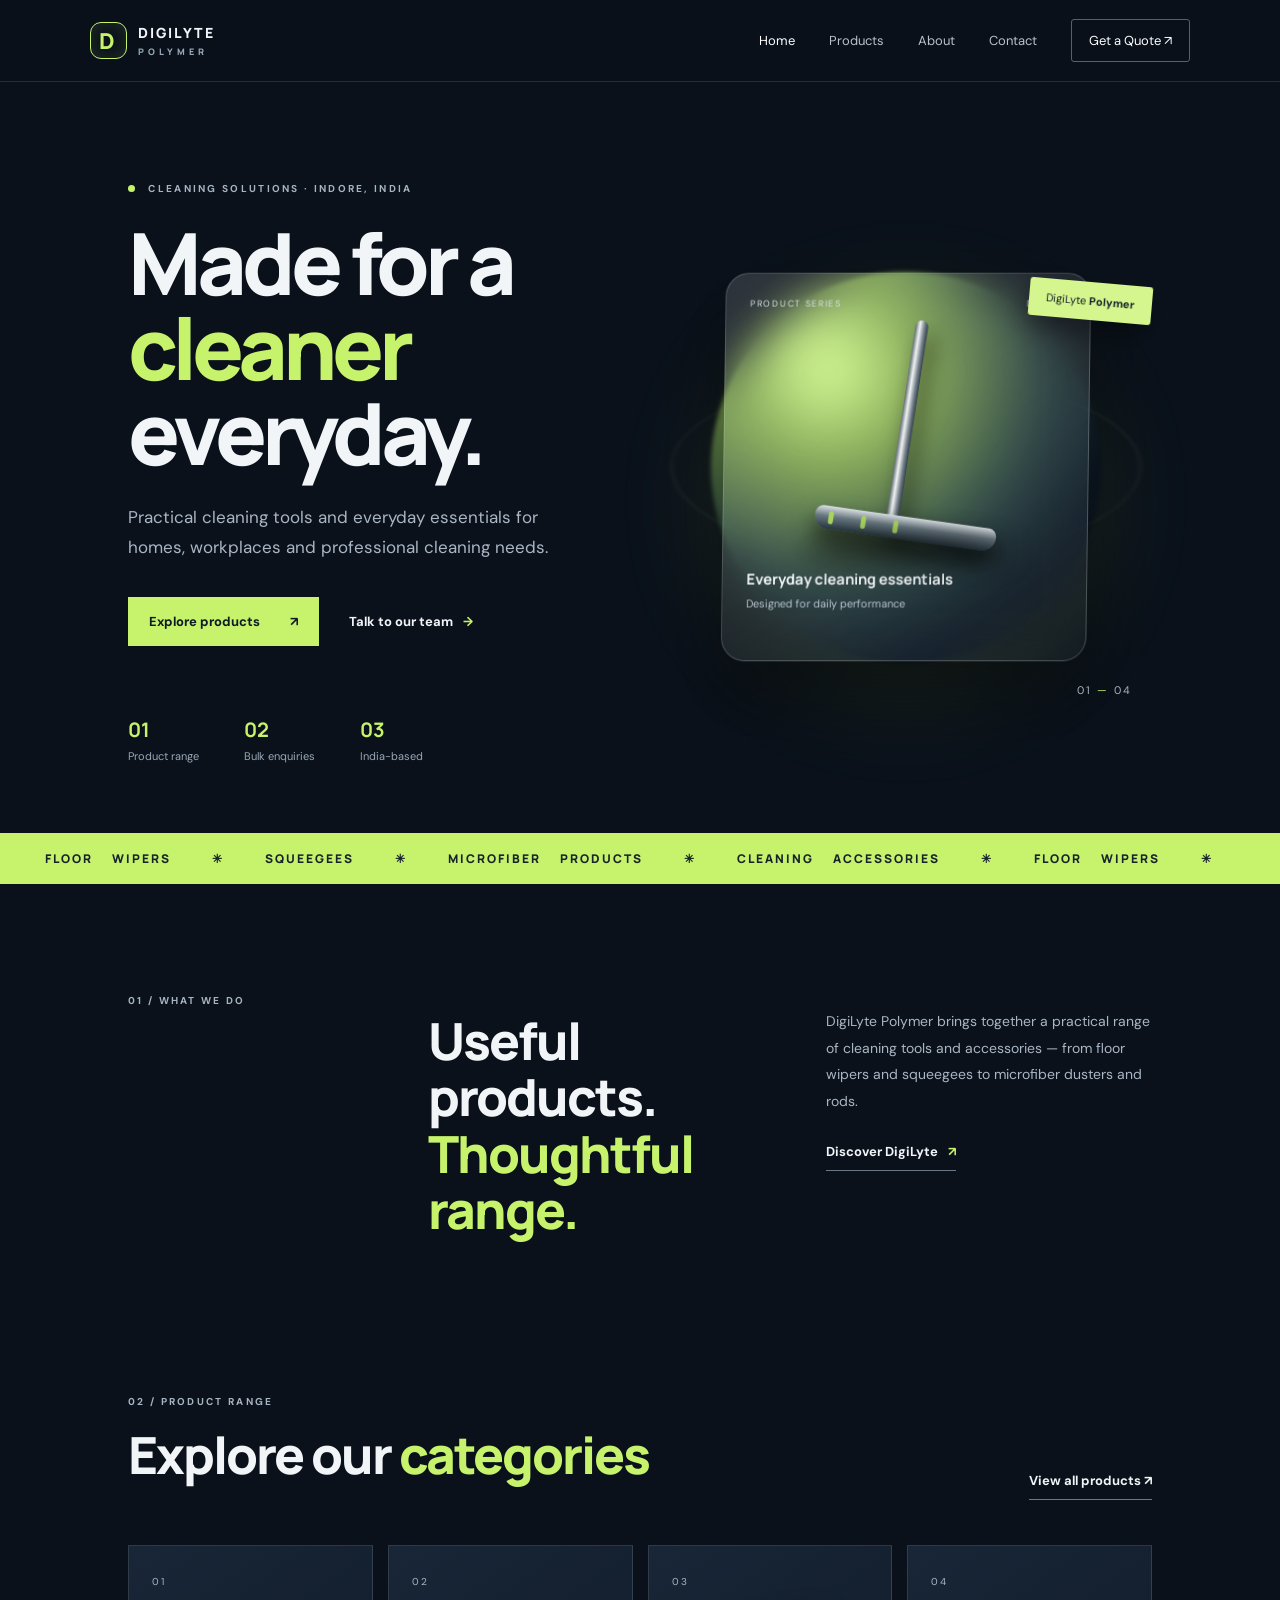
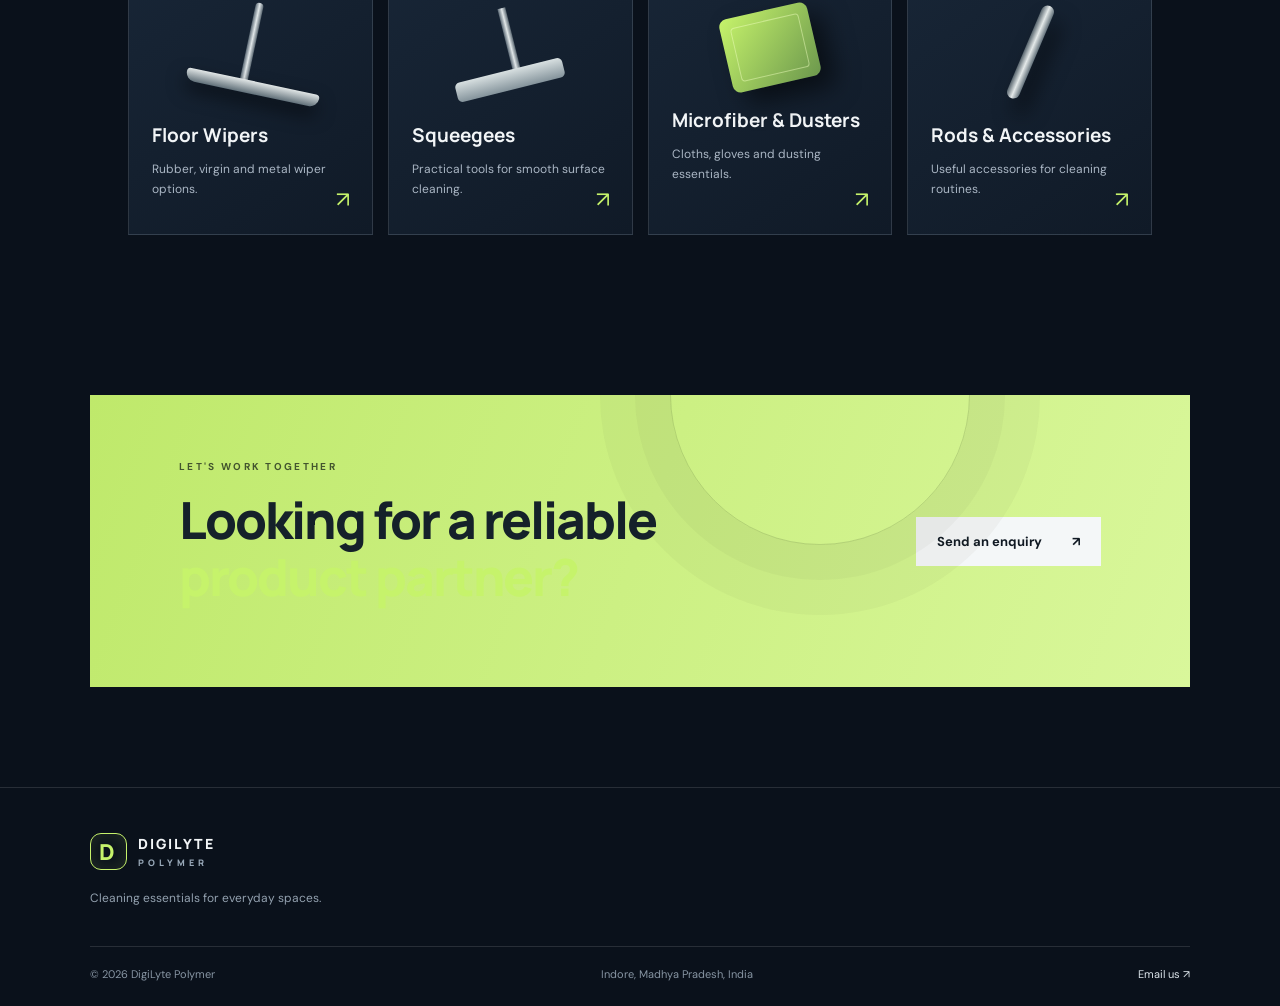
==== index.html @ 9d9de575 "Add files via upload" ====
<!doctype html>
<html lang="en">
<head>
<meta charset="utf-8"><meta name="viewport" content="width=device-width,initial-scale=1">
<meta name="description" content="DigiLyte Polymer, Indore — cleaning tools, floor wipers, squeegees, microfiber products and accessories.">
<title>DigiLyte Polymer | Cleaning Products & Supplies</title><link rel="stylesheet" href="style.css">
</head>
<body>
<header class="nav"><a class="brand" href="index.html"><span class="brand-mark">D</span><span>DIGILYTE <small>POLYMER</small></span></a><button class="menu-toggle" aria-label="Toggle navigation">☰</button><nav><a class="active" href="index.html">Home</a><a href="products.html">Products</a><a href="about.html">About</a><a href="contact.html">Contact</a><a class="nav-cta" href="contact.html">Get a Quote ↗</a></nav></header>
<main>
<section class="hero">
 <div class="hero-copy"><p class="eyebrow"><span></span> CLEANING SOLUTIONS · INDORE, INDIA</p><h1>Made for a <em>cleaner</em><br>everyday.</h1><p class="lead">Practical cleaning tools and everyday essentials for homes, workplaces and professional cleaning needs.</p><div class="hero-actions"><a class="btn primary" href="products.html">Explore products <b>↗</b></a><a class="text-link" href="contact.html">Talk to our team <span>→</span></a></div><div class="trust-row"><div><strong>01</strong><span>Product range</span></div><div><strong>02</strong><span>Bulk enquiries</span></div><div><strong>03</strong><span>India-based</span></div></div></div>
 <div class="hero-art"><div class="orb orb-a"></div><div class="orb orb-b"></div><div class="glass-card"><div class="card-top"><span>PRODUCT SERIES</span><span>DL / 01</span></div><div class="product-visual"><div class="handle"></div><div class="wiper-head"><i></i><i></i><i></i></div><div class="shadow"></div></div><div class="art-caption"><b>Everyday cleaning essentials</b><span>Designed for daily performance</span></div></div><div class="floating-tag">DigiLyte <b>Polymer</b></div><div class="art-index">01 <span>—</span> 04</div></div>
</section>
<section class="ticker"><div>FLOOR WIPERS <b>✳</b> SQUEEGEES <b>✳</b> MICROFIBER PRODUCTS <b>✳</b> CLEANING ACCESSORIES <b>✳</b> FLOOR WIPERS <b>✳</b></div></section>
<section class="section intro"><div class="section-kicker">01 / WHAT WE DO</div><div><h2>Useful products.<br><em>Thoughtful range.</em></h2></div><div class="intro-copy"><p>DigiLyte Polymer brings together a practical range of cleaning tools and accessories — from floor wipers and squeegees to microfiber dusters and rods.</p><a class="under-link" href="about.html">Discover DigiLyte <span>↗</span></a></div></section>
<section class="section products-preview"><div class="section-head"><div><div class="section-kicker">02 / PRODUCT RANGE</div><h2>Explore our <em>categories</em></h2></div><a class="under-link" href="products.html">View all products ↗</a></div><div class="category-grid">
<a class="category-card c1" href="products.html#floor"><span class="cat-no">01</span><div class="mini-wiper"></div><h3>Floor Wipers</h3><p>Rubber, virgin and metal wiper options.</p><span class="card-arrow">↗</span></a>
<a class="category-card c2" href="products.html#squeegees"><span class="cat-no">02</span><div class="mini-squeegee"></div><h3>Squeegees</h3><p>Practical tools for smooth surface cleaning.</p><span class="card-arrow">↗</span></a>
<a class="category-card c3" href="products.html#microfiber"><span class="cat-no">03</span><div class="mini-cloth"></div><h3>Microfiber & Dusters</h3><p>Cloths, gloves and dusting essentials.</p><span class="card-arrow">↗</span></a>
<a class="category-card c4" href="products.html#accessories"><span class="cat-no">04</span><div class="mini-rod"></div><h3>Rods & Accessories</h3><p>Useful accessories for cleaning routines.</p><span class="card-arrow">↗</span></a>
</div></section>
<section class="banner"><div><div class="section-kicker">LET'S WORK TOGETHER</div><h2>Looking for a reliable<br><em>product partner?</em></h2></div><a class="btn light" href="contact.html">Send an enquiry <b>↗</b></a><div class="banner-orb"></div></section>
</main>
<footer><a class="brand" href="index.html"><span class="brand-mark">D</span><span>DIGILYTE <small>POLYMER</small></span></a><p>Cleaning essentials for everyday spaces.</p><div class="footer-bottom"><span>© <span id="year"></span> DigiLyte Polymer</span><span>Indore, Madhya Pradesh, India</span><span><a href="mailto:digilyte.polymer@gmail.com">Email us ↗</a></span></div></footer>
<script src="script.js"></script></body></html>
---- style.css ----
@import url('https://fonts.googleapis.com/css2?family=DM+Sans:wght@400;500;600;700&family=Manrope:wght@400;500;600;700;800&display=swap');
:root{--bg:#0a111b;--panel:#111d2b;--ink:#f2f5f7;--muted:#a8b3c1;--lime:#c6f36b;--line:rgba(255,255,255,.12);--white:#f5f7f8}
*{box-sizing:border-box}html{scroll-behavior:smooth}body{margin:0;background:var(--bg);color:var(--ink);font-family:'DM Sans',sans-serif}a{color:inherit;text-decoration:none}.nav{height:82px;padding:0 7vw;display:flex;align-items:center;justify-content:space-between;border-bottom:1px solid var(--line);position:sticky;top:0;background:rgba(10,17,27,.9);backdrop-filter:blur(18px);z-index:20}.brand{display:flex;align-items:center;gap:11px;font:800 14px Manrope;letter-spacing:2px}.brand small{display:block;color:#98a8b8;font-size:9px;letter-spacing:4px;margin-top:3px}.brand-mark{width:37px;height:37px;border:1px solid var(--lime);color:var(--lime);display:grid;place-items:center;font-size:22px;border-radius:11px;box-shadow:inset 0 0 18px #c6f36b22}.nav nav{display:flex;align-items:center;gap:34px;font-size:13px;color:#b8c2cc}.nav nav a:hover,.nav nav a.active{color:white}.nav-cta{padding:12px 17px;border:1px solid #536273;border-radius:3px;color:white!important}.menu-toggle{display:none;background:none;border:0;color:white;font-size:24px}
.hero{min-height:690px;padding:90px 10vw 70px;display:grid;grid-template-columns:1fr 1fr;align-items:center;gap:40px;overflow:hidden}.eyebrow,.section-kicker{font-size:10px;letter-spacing:2.3px;color:#a7b4c2;font-weight:700}.eyebrow span{display:inline-block;width:7px;height:7px;border-radius:50%;background:var(--lime);margin-right:9px}.hero h1,.page-hero h1{font:800 clamp(54px,6.7vw,92px)/.99 Manrope;letter-spacing:-5px;margin:26px 0}.hero h1 em,.page-hero h1 em,h2 em{font-style:normal;color:var(--lime)}.lead{font-size:17px;line-height:1.8;color:#aab6c4;max-width:470px}.hero-actions{display:flex;align-items:center;gap:30px;margin-top:34px}.btn{display:inline-flex;align-items:center;gap:30px;padding:16px 21px;font-weight:700;font-size:13px;border:0;cursor:pointer}.btn.primary{background:var(--lime);color:#101a22}.btn.primary:hover{background:#d7ff8b;transform:translateY(-2px)}.btn.light{background:#f4f7f8;color:#101923}.text-link,.under-link{font-size:13px;font-weight:700}.text-link span,.under-link span{color:var(--lime);margin-left:7px}.trust-row{display:flex;gap:45px;margin-top:70px}.trust-row div{display:grid;gap:6px}.trust-row strong{font:700 20px Manrope;color:var(--lime)}.trust-row span{font-size:11px;color:#9aa8b7}.hero-art{height:510px;position:relative;display:grid;place-items:center}.orb{position:absolute;border-radius:50%;filter:blur(2px)}.orb-a{width:390px;height:390px;background:radial-gradient(circle at 30% 25%,#d5ff8c,#80a84b 22%,#233c3d 53%,#0b1723 72%);box-shadow:0 35px 100px #a4d95b22}.orb-b{width:470px;height:470px;border:1px solid #d5edb72b;transform:rotateX(67deg) rotateZ(-24deg)}.glass-card{position:relative;width:min(370px,80%);height:390px;border:1px solid #ffffff30;border-radius:24px;background:linear-gradient(145deg,#ffffff24,#ffffff05);backdrop-filter:blur(20px);box-shadow:0 35px 80px #0008;transform:rotateY(-9deg) rotateX(5deg);padding:24px}.card-top{display:flex;justify-content:space-between;font-size:9px;letter-spacing:1.7px;color:#d8e2e9}.product-visual{height:260px;position:relative;display:grid;place-items:center}.handle{height:215px;width:13px;border-radius:10px;background:linear-gradient(90deg,#5c6871,#f1f3f2 35%,#77838c 70%,#313e48);position:absolute;top:10px;left:50%;transform:translateX(-50%) rotate(8deg);box-shadow:8px 12px 22px #0008}.wiper-head{position:absolute;bottom:29px;left:50%;transform:translateX(-50%) rotate(8deg);width:185px;height:23px;border-radius:8px 8px 14px 14px;background:linear-gradient(#d9e0e3,#697780 45%,#293a42);box-shadow:0 12px 22px #0009}.wiper-head i{display:inline-block;width:5px;height:13px;background:#a9d75f;margin:5px 14px;border-radius:3px}.shadow{position:absolute;bottom:5px;width:210px;height:25px;background:#0008;filter:blur(14px);border-radius:50%}.art-caption{display:grid;gap:7px}.art-caption b{font:700 15px Manrope}.art-caption span{font-size:11px;color:#b8c4ce}.floating-tag{position:absolute;right:0;top:70px;background:#d5f58e;color:#13202a;padding:12px 17px;border-radius:3px;font-size:11px;transform:rotate(5deg);box-shadow:0 12px 25px #0005}.art-index{position:absolute;bottom:25px;right:20px;color:#a7b4c2;font-size:11px;letter-spacing:2px}.art-index span{color:var(--lime)}
.ticker{overflow:hidden;background:var(--lime);color:#17232a;padding:17px 0;font:800 12px Manrope;letter-spacing:2px;white-space:nowrap}.ticker div{word-spacing:15px;text-align:center}.ticker b{margin:0 22px}.section{padding:110px 10vw}.intro{display:grid;grid-template-columns:.8fr 1.1fr 1fr;gap:40px;align-items:start}.section h2,.banner h2,.contact-details h2{font:800 clamp(35px,4vw,54px)/1.1 Manrope;letter-spacing:-2px;margin:18px 0}.intro-copy p,.body-copy{color:#aab6c4;line-height:1.9;font-size:14px}.under-link{display:inline-block;margin-top:15px;border-bottom:1px solid #697987;padding-bottom:10px}.products-preview{padding-top:30px}.section-head{display:flex;align-items:end;justify-content:space-between;margin-bottom:45px}.category-grid{display:grid;grid-template-columns:repeat(4,1fr);gap:15px}.category-card{min-height:290px;padding:23px;background:linear-gradient(145deg,#182637,#101a27);border:1px solid var(--line);position:relative;overflow:hidden;transition:.3s}.category-card:hover{transform:translateY(-7px);border-color:#c6f36b66}.cat-no{font-size:10px;color:#aab6c4;letter-spacing:2px}.category-card h3{font:700 19px Manrope;margin:22px 0 7px}.category-card p{font-size:12px;color:#aab6c4;line-height:1.6;max-width:210px}.card-arrow{position:absolute;right:22px;bottom:20px;color:var(--lime);font-size:22px}.mini-wiper,.mini-squeegee,.mini-cloth,.mini-rod{position:relative;margin:20px auto 12px;width:145px;height:90px}.mini-wiper:before{content:"";position:absolute;width:8px;height:88px;left:69px;top:-8px;border-radius:8px;background:linear-gradient(90deg,#596773,#e1e7e9,#5b6872);transform:rotate(12deg)}.mini-wiper:after{content:"";position:absolute;width:135px;height:13px;left:7px;bottom:6px;border-radius:5px 5px 12px 12px;background:linear-gradient(#e2e7e7,#62717a);transform:rotate(12deg);box-shadow:0 9px 18px #0008}.mini-squeegee:before{content:"";position:absolute;width:8px;height:80px;left:69px;top:-3px;background:linear-gradient(90deg,#596773,#e1e7e9,#5b6872);transform:rotate(-14deg)}.mini-squeegee:after{content:"";position:absolute;width:110px;height:20px;left:17px;bottom:10px;border-radius:5px;background:linear-gradient(#d8e0e1,#84939b);transform:rotate(-14deg)}.mini-cloth{width:90px;height:75px;background:linear-gradient(135deg,#c6f36b,#6c984d);border-radius:8px;transform:rotate(-13deg);box-shadow:12px 14px 25px #0008}.mini-cloth:after{content:"";position:absolute;inset:10px;border:1px solid #efffc077;border-radius:4px}.mini-rod:before{content:"";position:absolute;width:13px;height:100px;left:67px;top:-8px;border-radius:9px;background:linear-gradient(90deg,#56636c,#e4e9e9,#63717a);transform:rotate(23deg);box-shadow:12px 12px 20px #0008}.banner{margin:50px 7vw 100px;padding:65px 7vw;background:linear-gradient(110deg,#bfe96b,#d9f79b);color:#15212a;display:flex;align-items:center;justify-content:space-between;position:relative;overflow:hidden}.banner .section-kicker{color:#43552e}.banner h2{position:relative;z-index:1}.banner-orb{position:absolute;width:300px;height:300px;border:1px solid #43552e33;border-radius:50%;right:20%;top:-150px;box-shadow:0 0 0 35px #43552e0b,0 0 0 70px #43552e0b}
footer{padding:45px 7vw 25px;border-top:1px solid var(--line)}footer>p{color:#93a1af;font-size:12px;margin:20px 0 40px}.footer-bottom{border-top:1px solid var(--line);padding-top:20px;display:flex;justify-content:space-between;gap:15px;color:#8795a3;font-size:11px}.footer-bottom a{color:#dce5eb}
.page-hero{padding:110px 10vw 80px;background:radial-gradient(ellipse at 78% 20%,#233b3c 0%,transparent 38%)}.page-hero h1{font-size:clamp(55px,7vw,90px);margin:25px 0}.page-hero p{max-width:570px;color:#aab6c4;line-height:1.8;font-size:15px}.catalogue{padding-top:35px}.catalogue-note{display:flex;justify-content:space-between;border-bottom:1px solid var(--line);padding-bottom:17px;color:#8f9eac;font-size:10px;letter-spacing:2px}.product-row{display:grid;grid-template-columns:50px 190px 1fr 110px;align-items:center;gap:35px;padding:35px 0;border-bottom:1px solid var(--line);scroll-margin-top:110px}.product-number{font:700 14px Manrope;color:var(--lime)}.product-illustration{height:145px;background:linear-gradient(145deg,#1a2a3a,#101a26);display:grid;place-items:center;border:1px solid var(--line)}.mini-wiper.large,.mini-squeegee.large,.mini-cloth.large,.mini-rod.large{transform:scale(1.05)}.product-info .pill{font-size:9px;letter-spacing:1.5px;color:var(--lime)}.product-info h2{font:700 25px Manrope;margin:10px 0}.product-info p{color:#aab6c4;font-size:13px;line-height:1.7;max-width:540px}.product-tags{font-size:11px;color:#8393a1}.round-link{font-size:11px;color:var(--lime);border:1px solid #c6f36b66;padding:13px 12px;text-align:center}.about-layout{display:grid;grid-template-columns:.8fr 1.2fr;gap:90px;align-items:center}.about-stamp{height:320px;width:320px;border-radius:50%;display:grid;place-items:center;font:800 180px Manrope;color:var(--lime);border:1px solid #c6f36b55;box-shadow:inset 0 0 80px #c6f36b10,0 0 0 22px #c6f36b08;position:relative}.about-stamp span{position:absolute;font-size:35px;right:28px;top:40px}.body-copy{max-width:650px;margin:22px 0}.values{padding:30px 10vw 110px;display:grid;grid-template-columns:repeat(3,1fr);gap:30px}.values>div{border-top:1px solid var(--line);padding-top:20px}.values span{color:var(--lime);font-size:11px}.values h3{font:700 18px Manrope}.values p{font-size:12px;color:#aab6c4;line-height:1.7}.contact-layout{display:grid;grid-template-columns:1fr 1fr;gap:100px;padding-top:30px}.contact-details h2{margin-bottom:45px}.contact-item{border-top:1px solid var(--line);padding:20px 0}.contact-item span{display:block;font-size:9px;letter-spacing:1.7px;color:#8e9eac;margin-bottom:10px}.contact-item a,.contact-item p{font-size:14px;color:#e7edf0;margin:0}.enquiry-form{background:#111d2b;border:1px solid var(--line);padding:32px;display:grid;gap:18px}.enquiry-form label{font-size:11px;color:#aab6c4;display:grid;gap:8px}.enquiry-form input,.enquiry-form textarea{background:#0b1420;border:1px solid #334252;padding:14px;color:white;font:13px 'DM Sans';outline:none;width:100%;resize:vertical}.enquiry-form input:focus,.enquiry-form textarea:focus{border-color:var(--lime)}.form-note{font-size:10px;color:#81909e;line-height:1.6;margin:0}
@media(max-width:850px){.nav{padding:0 6vw}.menu-toggle{display:block}.nav nav{display:none;position:absolute;top:81px;left:0;right:0;background:#0d1723;padding:25px 7vw;flex-direction:column;align-items:stretch;gap:22px;border-bottom:1px solid var(--line)}.nav nav.open{display:flex}.hero{grid-template-columns:1fr;padding:75px 7vw 50px}.hero-art{height:440px}.intro{grid-template-columns:1fr;gap:18px}.section{padding:80px 7vw}.category-grid{grid-template-columns:repeat(2,1fr)}.product-row{grid-template-columns:35px 120px 1fr;gap:18px}.round-link{grid-column:3}.about-layout,.contact-layout{grid-template-columns:1fr;gap:45px}.about-stamp{height:230px;width:230px;font-size:130px;margin:auto}.values{padding:20px 7vw 80px}.banner{margin:30px 4vw 70px;padding:45px 7vw;gap:25px}.footer-bottom{flex-wrap:wrap}}
@media(max-width:540px){.hero h1{font-size:57px;letter-spacing:-3px}.hero-art{height:390px}.glass-card{height:340px}.product-visual{height:220px}.trust-row{gap:22px;margin-top:45px}.category-grid{grid-template-columns:1fr}.category-card{min-height:245px}.section-head{display:block}.section-head .under-link{margin-top:0}.banner{display:block}.banner .btn{margin-top:15px}.page-hero{padding:80px 7vw 55px}.page-hero h1{letter-spacing:-3px}.product-row{grid-template-columns:28px 1fr;gap:12px}.product-illustration{grid-column:2;height:110px}.product-info{grid-column:2}.round-link{grid-column:2;justify-self:start;width:120px}.catalogue-note{font-size:8px}.contact-layout{padding-top:10px}.enquiry-form{padding:22px}.footer-bottom{display:grid;gap:12px}}
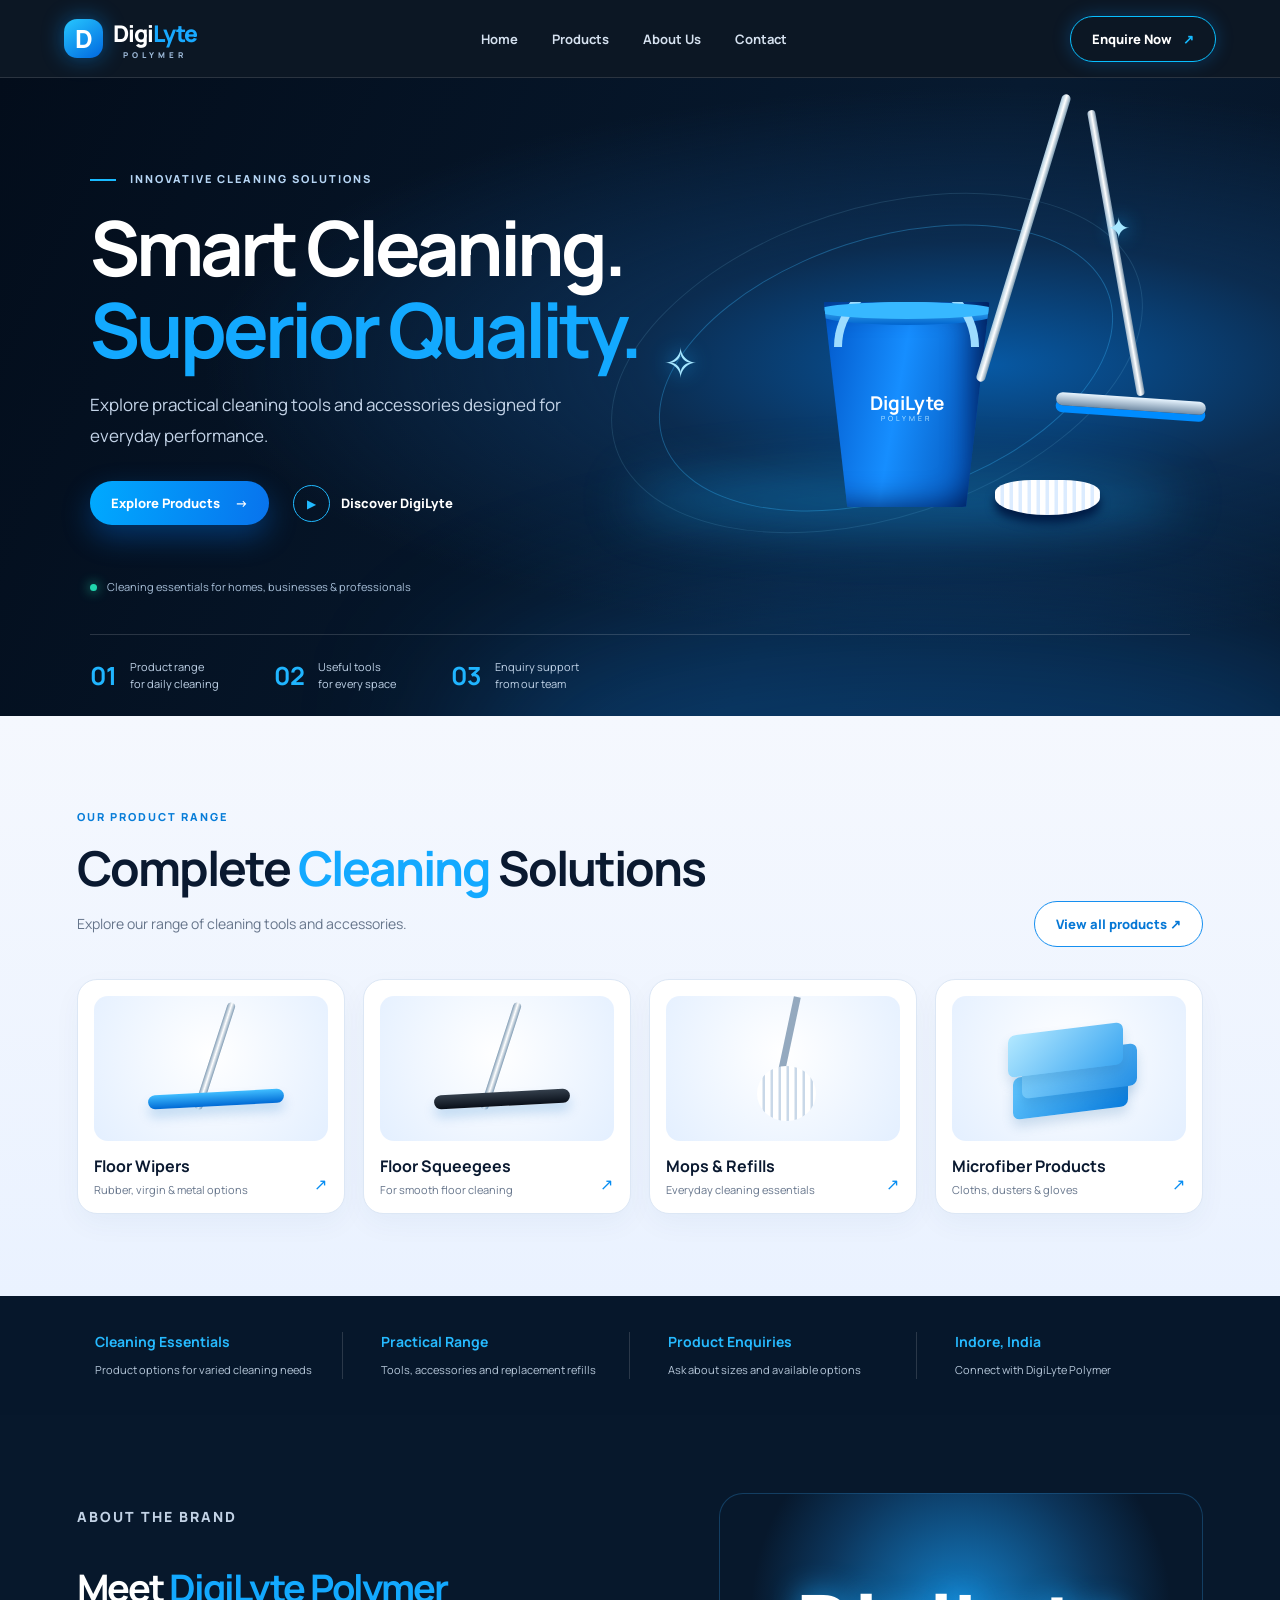
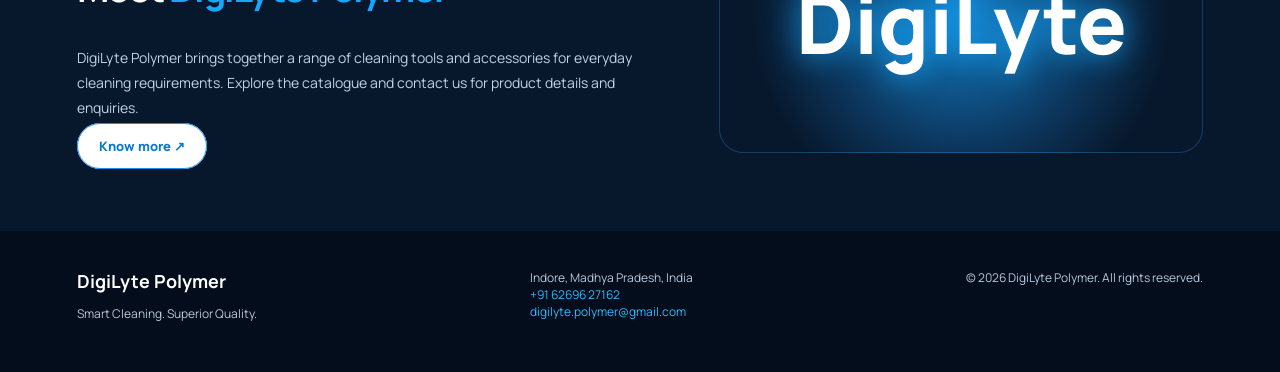
==== commit 8998302f: "Add files via upload" ====
--- a/index.html
+++ b/index.html
@@ -1,26 +1,8 @@
-<!doctype html>
-<html lang="en">
-<head>
-<meta charset="utf-8"><meta name="viewport" content="width=device-width,initial-scale=1">
-<meta name="description" content="DigiLyte Polymer, Indore — cleaning tools, floor wipers, squeegees, microfiber products and accessories.">
-<title>DigiLyte Polymer | Cleaning Products & Supplies</title><link rel="stylesheet" href="style.css">
-</head>
-<body>
-<header class="nav"><a class="brand" href="index.html"><span class="brand-mark">D</span><span>DIGILYTE <small>POLYMER</small></span></a><button class="menu-toggle" aria-label="Toggle navigation">☰</button><nav><a class="active" href="index.html">Home</a><a href="products.html">Products</a><a href="about.html">About</a><a href="contact.html">Contact</a><a class="nav-cta" href="contact.html">Get a Quote ↗</a></nav></header>
-<main>
-<section class="hero">
- <div class="hero-copy"><p class="eyebrow"><span></span> CLEANING SOLUTIONS · INDORE, INDIA</p><h1>Made for a <em>cleaner</em><br>everyday.</h1><p class="lead">Practical cleaning tools and everyday essentials for homes, workplaces and professional cleaning needs.</p><div class="hero-actions"><a class="btn primary" href="products.html">Explore products <b>↗</b></a><a class="text-link" href="contact.html">Talk to our team <span>→</span></a></div><div class="trust-row"><div><strong>01</strong><span>Product range</span></div><div><strong>02</strong><span>Bulk enquiries</span></div><div><strong>03</strong><span>India-based</span></div></div></div>
- <div class="hero-art"><div class="orb orb-a"></div><div class="orb orb-b"></div><div class="glass-card"><div class="card-top"><span>PRODUCT SERIES</span><span>DL / 01</span></div><div class="product-visual"><div class="handle"></div><div class="wiper-head"><i></i><i></i><i></i></div><div class="shadow"></div></div><div class="art-caption"><b>Everyday cleaning essentials</b><span>Designed for daily performance</span></div></div><div class="floating-tag">DigiLyte <b>Polymer</b></div><div class="art-index">01 <span>—</span> 04</div></div>
-</section>
-<section class="ticker"><div>FLOOR WIPERS <b>✳</b> SQUEEGEES <b>✳</b> MICROFIBER PRODUCTS <b>✳</b> CLEANING ACCESSORIES <b>✳</b> FLOOR WIPERS <b>✳</b></div></section>
-<section class="section intro"><div class="section-kicker">01 / WHAT WE DO</div><div><h2>Useful products.<br><em>Thoughtful range.</em></h2></div><div class="intro-copy"><p>DigiLyte Polymer brings together a practical range of cleaning tools and accessories — from floor wipers and squeegees to microfiber dusters and rods.</p><a class="under-link" href="about.html">Discover DigiLyte <span>↗</span></a></div></section>
-<section class="section products-preview"><div class="section-head"><div><div class="section-kicker">02 / PRODUCT RANGE</div><h2>Explore our <em>categories</em></h2></div><a class="under-link" href="products.html">View all products ↗</a></div><div class="category-grid">
-<a class="category-card c1" href="products.html#floor"><span class="cat-no">01</span><div class="mini-wiper"></div><h3>Floor Wipers</h3><p>Rubber, virgin and metal wiper options.</p><span class="card-arrow">↗</span></a>
-<a class="category-card c2" href="products.html#squeegees"><span class="cat-no">02</span><div class="mini-squeegee"></div><h3>Squeegees</h3><p>Practical tools for smooth surface cleaning.</p><span class="card-arrow">↗</span></a>
-<a class="category-card c3" href="products.html#microfiber"><span class="cat-no">03</span><div class="mini-cloth"></div><h3>Microfiber & Dusters</h3><p>Cloths, gloves and dusting essentials.</p><span class="card-arrow">↗</span></a>
-<a class="category-card c4" href="products.html#accessories"><span class="cat-no">04</span><div class="mini-rod"></div><h3>Rods & Accessories</h3><p>Useful accessories for cleaning routines.</p><span class="card-arrow">↗</span></a>
-</div></section>
-<section class="banner"><div><div class="section-kicker">LET'S WORK TOGETHER</div><h2>Looking for a reliable<br><em>product partner?</em></h2></div><a class="btn light" href="contact.html">Send an enquiry <b>↗</b></a><div class="banner-orb"></div></section>
-</main>
-<footer><a class="brand" href="index.html"><span class="brand-mark">D</span><span>DIGILYTE <small>POLYMER</small></span></a><p>Cleaning essentials for everyday spaces.</p><div class="footer-bottom"><span>© <span id="year"></span> DigiLyte Polymer</span><span>Indore, Madhya Pradesh, India</span><span><a href="mailto:digilyte.polymer@gmail.com">Email us ↗</a></span></div></footer>
-<script src="script.js"></script></body></html>+<!doctype html><html lang="en"><head><meta charset="utf-8"><meta name="viewport" content="width=device-width,initial-scale=1"><title>Home | DigiLyte Polymer</title><link rel="preconnect" href="https://fonts.googleapis.com"><link href="https://fonts.googleapis.com/css2?family=Manrope:wght@400;500;600;700;800&display=swap" rel="stylesheet"><link rel="stylesheet" href="style.css"></head><body><header class="site-header"><a class="brand" href="index.html"><span class="brand-mark">D</span><span>Digi<span>Lyte</span><small>POLYMER</small></span></a><button class="menu-toggle" aria-label="Open menu">☰</button><nav class="nav"><a href="index.html">Home</a><a href="products.html">Products</a><a href="about.html">About Us</a><a href="contact.html">Contact</a></nav><a class="header-cta" href="contact.html">Enquire Now <b>↗</b></a></header><main><section class="hero"><div class="hero-copy"><p class="eyebrow"><i></i> INNOVATIVE CLEANING SOLUTIONS</p><h1>Smart Cleaning.<br><em>Superior Quality.</em></h1><p class="hero-lead">Explore practical cleaning tools and accessories designed for everyday performance.</p><div class="actions"><a class="btn btn-primary" href="products.html">Explore Products <b>→</b></a><a class="text-link" href="about.html"><span class="play">▶</span> Discover DigiLyte</a></div><div class="hero-note"><span class="pulse"></span> Cleaning essentials for homes, businesses & professionals</div></div><div class="hero-art"><div class="orbit orbit-one"></div><div class="orbit orbit-two"></div><div class="floor-shadow"></div><div class="bucket"><div class="bucket-handle"></div><div class="bucket-rim"></div><strong>DigiLyte</strong><small>POLYMER</small></div><div class="mop-stick"></div><div class="mop-head"></div><div class="squeegee-stick"></div><div class="squeegee-head"></div><div class="spark s1">✦</div><div class="spark s2">✧</div></div><div class="hero-stats"><div><b>01</b><span>Product range<br>for daily cleaning</span></div><div><b>02</b><span>Useful tools<br>for every space</span></div><div><b>03</b><span>Enquiry support<br>from our team</span></div></div></section>
+<section class="section products-preview"><div class="section-heading"><div><p class="eyebrow blue">OUR PRODUCT RANGE</p><h2>Complete <em>Cleaning</em> Solutions</h2><p class="muted">Explore our range of cleaning tools and accessories.</p></div><a class="outline-btn" href="products.html">View all products ↗</a></div><div class="product-grid">
+<a class="product-card" href="products.html#floor-wipers"><div class="product-visual"><div class="tool-handle"></div><div class="tool-head"></div></div><h3>Floor Wipers</h3><p>Rubber, virgin & metal options</p><span class="card-arrow">↗</span></a>
+<a class="product-card" href="products.html#squeegees"><div class="product-visual"><div class="tool-handle"></div><div class="tool-head dark"></div></div><h3>Floor Squeegees</h3><p>For smooth floor cleaning</p><span class="card-arrow">↗</span></a>
+<a class="product-card" href="products.html#mops"><div class="product-visual"><div class="mop-pole"></div><div class="mop-yarn"></div></div><h3>Mops & Refills</h3><p>Everyday cleaning essentials</p><span class="card-arrow">↗</span></a>
+<a class="product-card" href="products.html#microfiber"><div class="product-visual visual-cloth"><div class="cloth c1"></div><div class="cloth c2"></div><div class="cloth c3"></div></div><h3>Microfiber Products</h3><p>Cloths, dusters & gloves</p><span class="card-arrow">↗</span></a></div></section>
+<section class="feature-band"><div><b>Cleaning Essentials</b><span>Product options for varied cleaning needs</span></div><div><b>Practical Range</b><span>Tools, accessories and replacement refills</span></div><div><b>Product Enquiries</b><span>Ask about sizes and available options</span></div><div><b>Indore, India</b><span>Connect with DigiLyte Polymer</span></div></section>
+<section class="about-strip"><div><p class="eyebrow">ABOUT THE BRAND</p><h2>Meet <em>DigiLyte Polymer</em></h2><p>DigiLyte Polymer brings together a range of cleaning tools and accessories for everyday cleaning requirements. Explore the catalogue and contact us for product details and enquiries.</p><a class="outline-btn" href="about.html">Know more ↗</a></div><div class="about-art"><span>DigiLyte</span></div></section></main><footer class="footer"><div><strong>DigiLyte Polymer</strong><p>Smart Cleaning. Superior Quality.</p></div><div>Indore, Madhya Pradesh, India<br><a href="tel:+916269627162">+91 62696 27162</a><br><a href="mailto:digilyte.polymer@gmail.com">digilyte.polymer@gmail.com</a></div><div>© 2026 DigiLyte Polymer. All rights reserved.</div></footer><script src="script.js"></script></body></html>
--- a/style.css
+++ b/style.css
@@ -1,9 +1,5 @@
-@import url('https://fonts.googleapis.com/css2?family=DM+Sans:wght@400;500;600;700&family=Manrope:wght@400;500;600;700;800&display=swap');
-:root{--bg:#0a111b;--panel:#111d2b;--ink:#f2f5f7;--muted:#a8b3c1;--lime:#c6f36b;--line:rgba(255,255,255,.12);--white:#f5f7f8}
-*{box-sizing:border-box}html{scroll-behavior:smooth}body{margin:0;background:var(--bg);color:var(--ink);font-family:'DM Sans',sans-serif}a{color:inherit;text-decoration:none}.nav{height:82px;padding:0 7vw;display:flex;align-items:center;justify-content:space-between;border-bottom:1px solid var(--line);position:sticky;top:0;background:rgba(10,17,27,.9);backdrop-filter:blur(18px);z-index:20}.brand{display:flex;align-items:center;gap:11px;font:800 14px Manrope;letter-spacing:2px}.brand small{display:block;color:#98a8b8;font-size:9px;letter-spacing:4px;margin-top:3px}.brand-mark{width:37px;height:37px;border:1px solid var(--lime);color:var(--lime);display:grid;place-items:center;font-size:22px;border-radius:11px;box-shadow:inset 0 0 18px #c6f36b22}.nav nav{display:flex;align-items:center;gap:34px;font-size:13px;color:#b8c2cc}.nav nav a:hover,.nav nav a.active{color:white}.nav-cta{padding:12px 17px;border:1px solid #536273;border-radius:3px;color:white!important}.menu-toggle{display:none;background:none;border:0;color:white;font-size:24px}
-.hero{min-height:690px;padding:90px 10vw 70px;display:grid;grid-template-columns:1fr 1fr;align-items:center;gap:40px;overflow:hidden}.eyebrow,.section-kicker{font-size:10px;letter-spacing:2.3px;color:#a7b4c2;font-weight:700}.eyebrow span{display:inline-block;width:7px;height:7px;border-radius:50%;background:var(--lime);margin-right:9px}.hero h1,.page-hero h1{font:800 clamp(54px,6.7vw,92px)/.99 Manrope;letter-spacing:-5px;margin:26px 0}.hero h1 em,.page-hero h1 em,h2 em{font-style:normal;color:var(--lime)}.lead{font-size:17px;line-height:1.8;color:#aab6c4;max-width:470px}.hero-actions{display:flex;align-items:center;gap:30px;margin-top:34px}.btn{display:inline-flex;align-items:center;gap:30px;padding:16px 21px;font-weight:700;font-size:13px;border:0;cursor:pointer}.btn.primary{background:var(--lime);color:#101a22}.btn.primary:hover{background:#d7ff8b;transform:translateY(-2px)}.btn.light{background:#f4f7f8;color:#101923}.text-link,.under-link{font-size:13px;font-weight:700}.text-link span,.under-link span{color:var(--lime);margin-left:7px}.trust-row{display:flex;gap:45px;margin-top:70px}.trust-row div{display:grid;gap:6px}.trust-row strong{font:700 20px Manrope;color:var(--lime)}.trust-row span{font-size:11px;color:#9aa8b7}.hero-art{height:510px;position:relative;display:grid;place-items:center}.orb{position:absolute;border-radius:50%;filter:blur(2px)}.orb-a{width:390px;height:390px;background:radial-gradient(circle at 30% 25%,#d5ff8c,#80a84b 22%,#233c3d 53%,#0b1723 72%);box-shadow:0 35px 100px #a4d95b22}.orb-b{width:470px;height:470px;border:1px solid #d5edb72b;transform:rotateX(67deg) rotateZ(-24deg)}.glass-card{position:relative;width:min(370px,80%);height:390px;border:1px solid #ffffff30;border-radius:24px;background:linear-gradient(145deg,#ffffff24,#ffffff05);backdrop-filter:blur(20px);box-shadow:0 35px 80px #0008;transform:rotateY(-9deg) rotateX(5deg);padding:24px}.card-top{display:flex;justify-content:space-between;font-size:9px;letter-spacing:1.7px;color:#d8e2e9}.product-visual{height:260px;position:relative;display:grid;place-items:center}.handle{height:215px;width:13px;border-radius:10px;background:linear-gradient(90deg,#5c6871,#f1f3f2 35%,#77838c 70%,#313e48);position:absolute;top:10px;left:50%;transform:translateX(-50%) rotate(8deg);box-shadow:8px 12px 22px #0008}.wiper-head{position:absolute;bottom:29px;left:50%;transform:translateX(-50%) rotate(8deg);width:185px;height:23px;border-radius:8px 8px 14px 14px;background:linear-gradient(#d9e0e3,#697780 45%,#293a42);box-shadow:0 12px 22px #0009}.wiper-head i{display:inline-block;width:5px;height:13px;background:#a9d75f;margin:5px 14px;border-radius:3px}.shadow{position:absolute;bottom:5px;width:210px;height:25px;background:#0008;filter:blur(14px);border-radius:50%}.art-caption{display:grid;gap:7px}.art-caption b{font:700 15px Manrope}.art-caption span{font-size:11px;color:#b8c4ce}.floating-tag{position:absolute;right:0;top:70px;background:#d5f58e;color:#13202a;padding:12px 17px;border-radius:3px;font-size:11px;transform:rotate(5deg);box-shadow:0 12px 25px #0005}.art-index{position:absolute;bottom:25px;right:20px;color:#a7b4c2;font-size:11px;letter-spacing:2px}.art-index span{color:var(--lime)}
-.ticker{overflow:hidden;background:var(--lime);color:#17232a;padding:17px 0;font:800 12px Manrope;letter-spacing:2px;white-space:nowrap}.ticker div{word-spacing:15px;text-align:center}.ticker b{margin:0 22px}.section{padding:110px 10vw}.intro{display:grid;grid-template-columns:.8fr 1.1fr 1fr;gap:40px;align-items:start}.section h2,.banner h2,.contact-details h2{font:800 clamp(35px,4vw,54px)/1.1 Manrope;letter-spacing:-2px;margin:18px 0}.intro-copy p,.body-copy{color:#aab6c4;line-height:1.9;font-size:14px}.under-link{display:inline-block;margin-top:15px;border-bottom:1px solid #697987;padding-bottom:10px}.products-preview{padding-top:30px}.section-head{display:flex;align-items:end;justify-content:space-between;margin-bottom:45px}.category-grid{display:grid;grid-template-columns:repeat(4,1fr);gap:15px}.category-card{min-height:290px;padding:23px;background:linear-gradient(145deg,#182637,#101a27);border:1px solid var(--line);position:relative;overflow:hidden;transition:.3s}.category-card:hover{transform:translateY(-7px);border-color:#c6f36b66}.cat-no{font-size:10px;color:#aab6c4;letter-spacing:2px}.category-card h3{font:700 19px Manrope;margin:22px 0 7px}.category-card p{font-size:12px;color:#aab6c4;line-height:1.6;max-width:210px}.card-arrow{position:absolute;right:22px;bottom:20px;color:var(--lime);font-size:22px}.mini-wiper,.mini-squeegee,.mini-cloth,.mini-rod{position:relative;margin:20px auto 12px;width:145px;height:90px}.mini-wiper:before{content:"";position:absolute;width:8px;height:88px;left:69px;top:-8px;border-radius:8px;background:linear-gradient(90deg,#596773,#e1e7e9,#5b6872);transform:rotate(12deg)}.mini-wiper:after{content:"";position:absolute;width:135px;height:13px;left:7px;bottom:6px;border-radius:5px 5px 12px 12px;background:linear-gradient(#e2e7e7,#62717a);transform:rotate(12deg);box-shadow:0 9px 18px #0008}.mini-squeegee:before{content:"";position:absolute;width:8px;height:80px;left:69px;top:-3px;background:linear-gradient(90deg,#596773,#e1e7e9,#5b6872);transform:rotate(-14deg)}.mini-squeegee:after{content:"";position:absolute;width:110px;height:20px;left:17px;bottom:10px;border-radius:5px;background:linear-gradient(#d8e0e1,#84939b);transform:rotate(-14deg)}.mini-cloth{width:90px;height:75px;background:linear-gradient(135deg,#c6f36b,#6c984d);border-radius:8px;transform:rotate(-13deg);box-shadow:12px 14px 25px #0008}.mini-cloth:after{content:"";position:absolute;inset:10px;border:1px solid #efffc077;border-radius:4px}.mini-rod:before{content:"";position:absolute;width:13px;height:100px;left:67px;top:-8px;border-radius:9px;background:linear-gradient(90deg,#56636c,#e4e9e9,#63717a);transform:rotate(23deg);box-shadow:12px 12px 20px #0008}.banner{margin:50px 7vw 100px;padding:65px 7vw;background:linear-gradient(110deg,#bfe96b,#d9f79b);color:#15212a;display:flex;align-items:center;justify-content:space-between;position:relative;overflow:hidden}.banner .section-kicker{color:#43552e}.banner h2{position:relative;z-index:1}.banner-orb{position:absolute;width:300px;height:300px;border:1px solid #43552e33;border-radius:50%;right:20%;top:-150px;box-shadow:0 0 0 35px #43552e0b,0 0 0 70px #43552e0b}
-footer{padding:45px 7vw 25px;border-top:1px solid var(--line)}footer>p{color:#93a1af;font-size:12px;margin:20px 0 40px}.footer-bottom{border-top:1px solid var(--line);padding-top:20px;display:flex;justify-content:space-between;gap:15px;color:#8795a3;font-size:11px}.footer-bottom a{color:#dce5eb}
-.page-hero{padding:110px 10vw 80px;background:radial-gradient(ellipse at 78% 20%,#233b3c 0%,transparent 38%)}.page-hero h1{font-size:clamp(55px,7vw,90px);margin:25px 0}.page-hero p{max-width:570px;color:#aab6c4;line-height:1.8;font-size:15px}.catalogue{padding-top:35px}.catalogue-note{display:flex;justify-content:space-between;border-bottom:1px solid var(--line);padding-bottom:17px;color:#8f9eac;font-size:10px;letter-spacing:2px}.product-row{display:grid;grid-template-columns:50px 190px 1fr 110px;align-items:center;gap:35px;padding:35px 0;border-bottom:1px solid var(--line);scroll-margin-top:110px}.product-number{font:700 14px Manrope;color:var(--lime)}.product-illustration{height:145px;background:linear-gradient(145deg,#1a2a3a,#101a26);display:grid;place-items:center;border:1px solid var(--line)}.mini-wiper.large,.mini-squeegee.large,.mini-cloth.large,.mini-rod.large{transform:scale(1.05)}.product-info .pill{font-size:9px;letter-spacing:1.5px;color:var(--lime)}.product-info h2{font:700 25px Manrope;margin:10px 0}.product-info p{color:#aab6c4;font-size:13px;line-height:1.7;max-width:540px}.product-tags{font-size:11px;color:#8393a1}.round-link{font-size:11px;color:var(--lime);border:1px solid #c6f36b66;padding:13px 12px;text-align:center}.about-layout{display:grid;grid-template-columns:.8fr 1.2fr;gap:90px;align-items:center}.about-stamp{height:320px;width:320px;border-radius:50%;display:grid;place-items:center;font:800 180px Manrope;color:var(--lime);border:1px solid #c6f36b55;box-shadow:inset 0 0 80px #c6f36b10,0 0 0 22px #c6f36b08;position:relative}.about-stamp span{position:absolute;font-size:35px;right:28px;top:40px}.body-copy{max-width:650px;margin:22px 0}.values{padding:30px 10vw 110px;display:grid;grid-template-columns:repeat(3,1fr);gap:30px}.values>div{border-top:1px solid var(--line);padding-top:20px}.values span{color:var(--lime);font-size:11px}.values h3{font:700 18px Manrope}.values p{font-size:12px;color:#aab6c4;line-height:1.7}.contact-layout{display:grid;grid-template-columns:1fr 1fr;gap:100px;padding-top:30px}.contact-details h2{margin-bottom:45px}.contact-item{border-top:1px solid var(--line);padding:20px 0}.contact-item span{display:block;font-size:9px;letter-spacing:1.7px;color:#8e9eac;margin-bottom:10px}.contact-item a,.contact-item p{font-size:14px;color:#e7edf0;margin:0}.enquiry-form{background:#111d2b;border:1px solid var(--line);padding:32px;display:grid;gap:18px}.enquiry-form label{font-size:11px;color:#aab6c4;display:grid;gap:8px}.enquiry-form input,.enquiry-form textarea{background:#0b1420;border:1px solid #334252;padding:14px;color:white;font:13px 'DM Sans';outline:none;width:100%;resize:vertical}.enquiry-form input:focus,.enquiry-form textarea:focus{border-color:var(--lime)}.form-note{font-size:10px;color:#81909e;line-height:1.6;margin:0}
-@media(max-width:850px){.nav{padding:0 6vw}.menu-toggle{display:block}.nav nav{display:none;position:absolute;top:81px;left:0;right:0;background:#0d1723;padding:25px 7vw;flex-direction:column;align-items:stretch;gap:22px;border-bottom:1px solid var(--line)}.nav nav.open{display:flex}.hero{grid-template-columns:1fr;padding:75px 7vw 50px}.hero-art{height:440px}.intro{grid-template-columns:1fr;gap:18px}.section{padding:80px 7vw}.category-grid{grid-template-columns:repeat(2,1fr)}.product-row{grid-template-columns:35px 120px 1fr;gap:18px}.round-link{grid-column:3}.about-layout,.contact-layout{grid-template-columns:1fr;gap:45px}.about-stamp{height:230px;width:230px;font-size:130px;margin:auto}.values{padding:20px 7vw 80px}.banner{margin:30px 4vw 70px;padding:45px 7vw;gap:25px}.footer-bottom{flex-wrap:wrap}}
-@media(max-width:540px){.hero h1{font-size:57px;letter-spacing:-3px}.hero-art{height:390px}.glass-card{height:340px}.product-visual{height:220px}.trust-row{gap:22px;margin-top:45px}.category-grid{grid-template-columns:1fr}.category-card{min-height:245px}.section-head{display:block}.section-head .under-link{margin-top:0}.banner{display:block}.banner .btn{margin-top:15px}.page-hero{padding:80px 7vw 55px}.page-hero h1{letter-spacing:-3px}.product-row{grid-template-columns:28px 1fr;gap:12px}.product-illustration{grid-column:2;height:110px}.product-info{grid-column:2}.round-link{grid-column:2;justify-self:start;width:120px}.catalogue-note{font-size:8px}.contact-layout{padding-top:10px}.enquiry-form{padding:22px}.footer-bottom{display:grid;gap:12px}}
+
+:root{--navy:#061426;--navy2:#0a2340;--blue:#078df2;--cyan:#19c6ff;--ink:#0a1930;--muted:#66758b;--pale:#eef5ff;--line:#dce7f5;--white:#fff}
+*{box-sizing:border-box}html{scroll-behavior:smooth}body{margin:0;font-family:Manrope,Arial,sans-serif;color:var(--ink);background:#f5f8fe}a{text-decoration:none;color:inherit}.site-header{height:78px;padding:0 max(5vw,24px);display:flex;align-items:center;justify-content:space-between;background:rgba(3,14,28,.96);color:#fff;position:sticky;top:0;z-index:10;border-bottom:1px solid #ffffff20;backdrop-filter:blur(16px)}.brand{display:flex;align-items:center;gap:10px;font-weight:800;font-size:23px;letter-spacing:-1px}.brand>span:last-child>span{color:#18a9ff}.brand small{display:block;font-size:8px;letter-spacing:4px;text-align:center;color:#9cb8d7}.brand-mark{width:39px;height:39px;border-radius:13px;background:linear-gradient(145deg,#27c7ff,#0067df);display:grid;place-items:center;font-size:25px;box-shadow:0 0 22px #078df277}.nav{display:flex;gap:34px;font-size:13px;font-weight:700;color:#d5e1ef}.nav a:hover,.nav a.active{color:#29baff}.header-cta,.btn,.outline-btn{border-radius:30px;padding:13px 21px;font-size:13px;font-weight:800}.header-cta{border:1px solid #08bfff;color:#fff;box-shadow:0 0 18px #008bff44}.header-cta b{color:#16baff;margin-left:8px}.menu-toggle{display:none;background:none;color:#fff;border:0;font-size:24px}.hero{min-height:600px;background:radial-gradient(ellipse at 77% 45%,#0759a4 0,#0b2c50 25%,transparent 56%),linear-gradient(115deg,#030d1b,#071a30 65%,#061426);color:white;position:relative;overflow:hidden;padding:82px max(7vw,26px) 0}.hero:after{content:"";position:absolute;inset:auto -10% -190px 35%;height:300px;background:#168fff44;filter:blur(80px);border-radius:50%}.hero-copy{max-width:580px;position:relative;z-index:2}.eyebrow{font-size:11px;letter-spacing:2px;font-weight:800;color:#b6d5f4}.eyebrow i{display:inline-block;width:26px;height:2px;background:#19baff;vertical-align:middle;margin-right:10px}.eyebrow.blue{color:#087dd8}.hero h1{font-size:clamp(42px,6vw,76px);line-height:1.08;letter-spacing:-4px;margin:20px 0}.hero h1 em,h2 em{font-style:normal;color:#13a9ff}.hero-lead{font-size:17px;line-height:1.8;color:#c4d4e8;max-width:490px}.actions{display:flex;gap:24px;align-items:center;margin-top:30px}.btn-primary{background:linear-gradient(100deg,#00aaff,#0873ed);color:white;box-shadow:0 12px 30px #007dff55}.btn b{margin-left:12px}.text-link{font-size:13px;font-weight:800}.play{display:inline-grid;place-items:center;width:37px;height:37px;border:1px solid #20b9ff;border-radius:50%;margin-right:8px;color:#21baff;font-size:11px}.hero-note{font-size:11px;color:#a8bfd8;margin-top:54px}.pulse{display:inline-block;width:7px;height:7px;background:#21d6ad;border-radius:50%;margin-right:8px;box-shadow:0 0 12px #21d6ad}.hero-art{position:absolute;right:5%;top:75px;width:48%;height:430px;z-index:1}.orbit{position:absolute;border:1px solid #39baff55;border-radius:50%;transform:rotate(-18deg)}.orbit-one{width:470px;height:260px;top:85px;left:8%}.orbit-two{width:550px;height:310px;top:55px;left:0;border-color:#8bdfff22}.floor-shadow{position:absolute;bottom:53px;left:4%;width:90%;height:60px;background:#16aaff55;filter:blur(25px);border-radius:50%}.bucket{position:absolute;bottom:76px;left:35%;width:180px;height:205px;background:linear-gradient(100deg,#0054c6,#168eff 45%,#0047a7);clip-path:polygon(4% 0,96% 0,83% 100%,17% 100%);border-radius:10px 10px 35px 35px;box-shadow:inset -22px 0 30px #001d58}.bucket:before{content:"";position:absolute;top:0;left:0;width:100%;height:23px;background:linear-gradient(#50c5ff,#0064ce);border-radius:50%}.bucket strong{position:absolute;top:88px;left:0;width:100%;text-align:center;color:#fff;font-size:19px}.bucket small{position:absolute;top:112px;left:0;width:100%;text-align:center;color:#bce9ff;font-size:7px;letter-spacing:3px}.bucket-handle{position:absolute;top:-25px;left:17px;width:145px;height:70px;border:8px solid #9ddcff;border-bottom:0;border-radius:80px 80px 0 0}.bucket-rim{position:absolute;top:0;width:100%;height:17px;background:#37b8ff;border-radius:50%}.mop-stick{position:absolute;bottom:195px;left:68%;height:300px;width:9px;background:linear-gradient(90deg,#a7c6d9,#fff,#7c9aaf);transform:rotate(17deg);border-radius:10px}.mop-head{position:absolute;bottom:68px;left:64%;width:105px;height:35px;background:repeating-linear-gradient(90deg,#fff 0 5px,#dcecff 6px 9px);border-radius:45% 45% 65% 65%;filter:drop-shadow(0 8px 5px #001a44)}.squeegee-stick{position:absolute;bottom:185px;left:83%;height:290px;width:8px;background:linear-gradient(90deg,#9bb3c8,#fff,#7a93a9);transform:rotate(-10deg);border-radius:8px}.squeegee-head{position:absolute;bottom:173px;left:74%;height:13px;width:150px;background:linear-gradient(#e8f5ff,#738da6);border-radius:8px;transform:rotate(4deg);box-shadow:0 7px 0 #008cff}.spark{position:absolute;color:#a6e7ff;font-size:28px;text-shadow:0 0 20px #13aaff}.s1{top:55px;right:14%}.s2{top:180px;left:10%;font-size:42px}.hero-stats{position:relative;z-index:3;display:flex;gap:55px;border-top:1px solid #ffffff26;margin-top:40px;padding:23px 0}.hero-stats div{display:flex;align-items:center;gap:13px}.hero-stats b{font-size:25px;color:#20b5ff}.hero-stats span{font-size:11px;line-height:1.5;color:#c0d3e8}.section{padding:82px max(6vw,24px)}.products-preview{background:linear-gradient(180deg,#f5f8fe,#eaf2ff)}.section-heading{display:flex;align-items:end;justify-content:space-between;margin-bottom:32px}.section-heading h2,.page-intro h1{font-size:clamp(30px,4vw,48px);letter-spacing:-2px;margin:10px 0}.muted{color:var(--muted);font-size:14px}.outline-btn{border:1px solid #168ff0;color:#0678d6;background:#fff}.product-grid{display:grid;grid-template-columns:repeat(4,1fr);gap:18px}.product-card{position:relative;background:#fff;border:1px solid #dce7f5;border-radius:20px;padding:16px;box-shadow:0 10px 28px #163e6b0b;transition:.25s}.product-card:hover{transform:translateY(-6px);box-shadow:0 18px 35px #1c5b9820}.product-card h3{font-size:16px;margin:14px 0 5px}.product-card p{font-size:11px;color:var(--muted);margin:0}.card-arrow{position:absolute;right:17px;bottom:18px;color:#078df2}.product-visual{height:145px;border-radius:14px;background:radial-gradient(circle at 50% 40%,#fff,#e3efff);position:relative;overflow:hidden}.tool-handle{position:absolute;width:8px;height:112px;background:linear-gradient(90deg,#829db5,#fff,#829db5);left:50%;top:4px;transform:rotate(18deg);border-radius:8px}.tool-head{position:absolute;left:23%;bottom:35px;width:58%;height:14px;border-radius:8px;background:linear-gradient(#40bdff,#006ad5);transform:rotate(-3deg);box-shadow:0 8px 12px #0068bf35}.tool-head.dark{background:linear-gradient(#343f4c,#090f19)}.visual-squeegee .tool-handle{transform:rotate(-18deg)}.mop-pole{position:absolute;left:51%;top:0;height:85px;width:7px;background:#94a9bf;transform:rotate(12deg)}.mop-yarn{position:absolute;bottom:20px;left:39%;width:25%;height:55px;background:repeating-linear-gradient(90deg,#fff 0 5px,#c9d8e8 6px 8px);border-radius:50%}.cloth{position:absolute;width:115px;height:42px;border-radius:7px;background:linear-gradient(135deg,#64c8ff,#087bdc);box-shadow:0 7px 12px #2469a533;left:26%;transform:skewY(-7deg)}.c1{bottom:28px}.c2{bottom:49px;left:30%;background:linear-gradient(135deg,#8bd9ff,#248fe5)}.c3{bottom:70px;left:24%;background:linear-gradient(135deg,#b2e8ff,#3ba6f1)}.visual-glass .tool-head{bottom:47px;width:68%;left:16%;height:10px}.visual-glass .tool-handle{height:60px;top:35px;transform:rotate(-20deg)}.rod{position:absolute;height:120px;width:10px;border-radius:8px;background:linear-gradient(90deg,#8198ad,#fff,#71899f);transform:rotate(20deg);top:5px}.rod.r1{left:40%}.rod.r2{left:50%;transform:rotate(20deg);background:linear-gradient(90deg,#0878dc,#fff,#0878dc)}.rod.r3{left:60%}.brush{position:absolute;left:34%;bottom:32px;width:90px;height:30px;border-radius:7px;background:#087cde}.brush:before{content:"";position:absolute;left:35px;bottom:22px;width:8px;height:85px;background:#a7bacd;transform:rotate(10deg)}.feature-band{background:#06172b;color:#fff;padding:36px max(6vw,24px);display:grid;grid-template-columns:repeat(4,1fr);gap:20px}.feature-band div{border-right:1px solid #ffffff25;padding:0 18px}.feature-band div:last-child{border:0}.feature-band b{display:block;color:#26baff;font-size:14px;margin-bottom:6px}.feature-band span{font-size:11px;color:#b7c8da}.about-strip{padding:75px max(6vw,24px);display:grid;grid-template-columns:1.1fr .9fr;gap:50px;align-items:center;background:#07182c;color:#fff}.about-strip h2{font-size:38px;letter-spacing:-2px}.about-strip p{color:#c2d2e5;line-height:1.8;font-size:14px}.about-art{min-height:260px;border-radius:24px;background:radial-gradient(circle at 50% 45%,#147fc8,#0c355b 50%,#07182c 75%);display:grid;place-items:center;border:1px solid #2a8bce55}.about-art span{font-size:82px;font-weight:800;color:#fff;text-shadow:0 0 30px #19aaff}.footer{background:#030d1b;color:#b8c9dc;padding:38px max(6vw,24px);display:flex;justify-content:space-between;gap:30px;flex-wrap:wrap;font-size:12px}.footer strong{color:#fff;font-size:18px}.footer a{color:#29baff}.page-intro{padding:70px max(6vw,24px);background:radial-gradient(circle at 80% 30%,#0b5795,#071a30 50%,#041020);color:#fff}.page-intro p{color:#b8cee5;max-width:650px;line-height:1.7}.catalog{padding-top:55px}.category-title{font-size:22px;margin:38px 0 18px}.catalog .product-grid{grid-template-columns:repeat(3,1fr)}.catalog .product-card{min-height:235px}.catalog .product-visual{height:135px}.tag{display:inline-block;margin-top:12px;font-size:10px;font-weight:800;color:#087bdc;background:#e8f4ff;padding:6px 10px;border-radius:20px}.info-grid{display:grid;grid-template-columns:repeat(3,1fr);gap:18px;margin-top:30px}.info-card{background:white;border:1px solid var(--line);border-radius:18px;padding:25px}.info-card b{font-size:16px}.info-card p{font-size:13px;color:var(--muted);line-height:1.7}.contact-layout{display:grid;grid-template-columns:1fr 1fr;gap:25px}.contact-card{background:white;border:1px solid var(--line);padding:28px;border-radius:20px}.contact-card p{color:var(--muted);font-size:14px;line-height:1.7}.contact-line{padding:13px 0;border-bottom:1px solid var(--line);font-size:14px}.contact-line b{display:block;font-size:11px;color:#718096;margin-bottom:5px}.whatsapp{display:inline-block;background:#12b981;color:#fff;padding:13px 19px;border-radius:30px;font-size:13px;font-weight:800;margin-top:18px}.small-note{font-size:11px;color:#718096;margin-top:18px}
+@media(max-width:850px){.nav{gap:16px}.hero-art{right:-8%;opacity:.65;width:55%}.hero-copy{max-width:520px}.product-grid{grid-template-columns:repeat(2,1fr)}.catalog .product-grid{grid-template-columns:repeat(2,1fr)}.feature-band{grid-template-columns:repeat(2,1fr)}.about-strip{grid-template-columns:1fr}.hero-stats{gap:18px}}
+@media(max-width:620px){.site-header{height:66px}.menu-toggle{display:block;margin-left:auto;margin-right:15px}.nav{display:none;position:absolute;top:66px;left:0;right:0;background:#061426;padding:20px 25px;flex-direction:column;gap:20px}.nav.open{display:flex}.header-cta{padding:10px 13px;font-size:11px}.brand{font-size:19px}.brand-mark{width:34px;height:34px}.hero{padding-top:65px;min-height:650px}.hero-art{top:270px;right:-24%;width:90%;opacity:.45;transform:scale(.85)}.hero h1{font-size:46px;letter-spacing:-2px}.hero-lead{font-size:14px;max-width:370px}.hero-note{margin-top:35px}.hero-stats{margin-top:42px;gap:10px;justify-content:space-between}.hero-stats b{font-size:19px}.hero-stats span{font-size:9px}.section{padding:58px 20px}.section-heading{display:block}.section-heading .outline-btn{display:inline-block;margin-top:15px}.product-grid,.catalog .product-grid{grid-template-columns:repeat(2,minmax(0,1fr));gap:11px}.product-card{padding:10px;border-radius:15px}.product-visual{height:112px}.product-card h3{font-size:13px}.product-card p{font-size:10px}.feature-band{padding:30px 20px;gap:20px}.feature-band div{padding:0 8px}.about-strip{padding:55px 22px;gap:20px}.about-strip h2{font-size:30px}.about-art{min-height:190px}.about-art span{font-size:62px}.page-intro{padding:55px 22px}.page-intro h1{font-size:38px}.info-grid,.contact-layout{grid-template-columns:1fr}.footer{padding:30px 22px}.actions{gap:14px;flex-wrap:wrap}.btn-primary{padding:12px 16px}}
